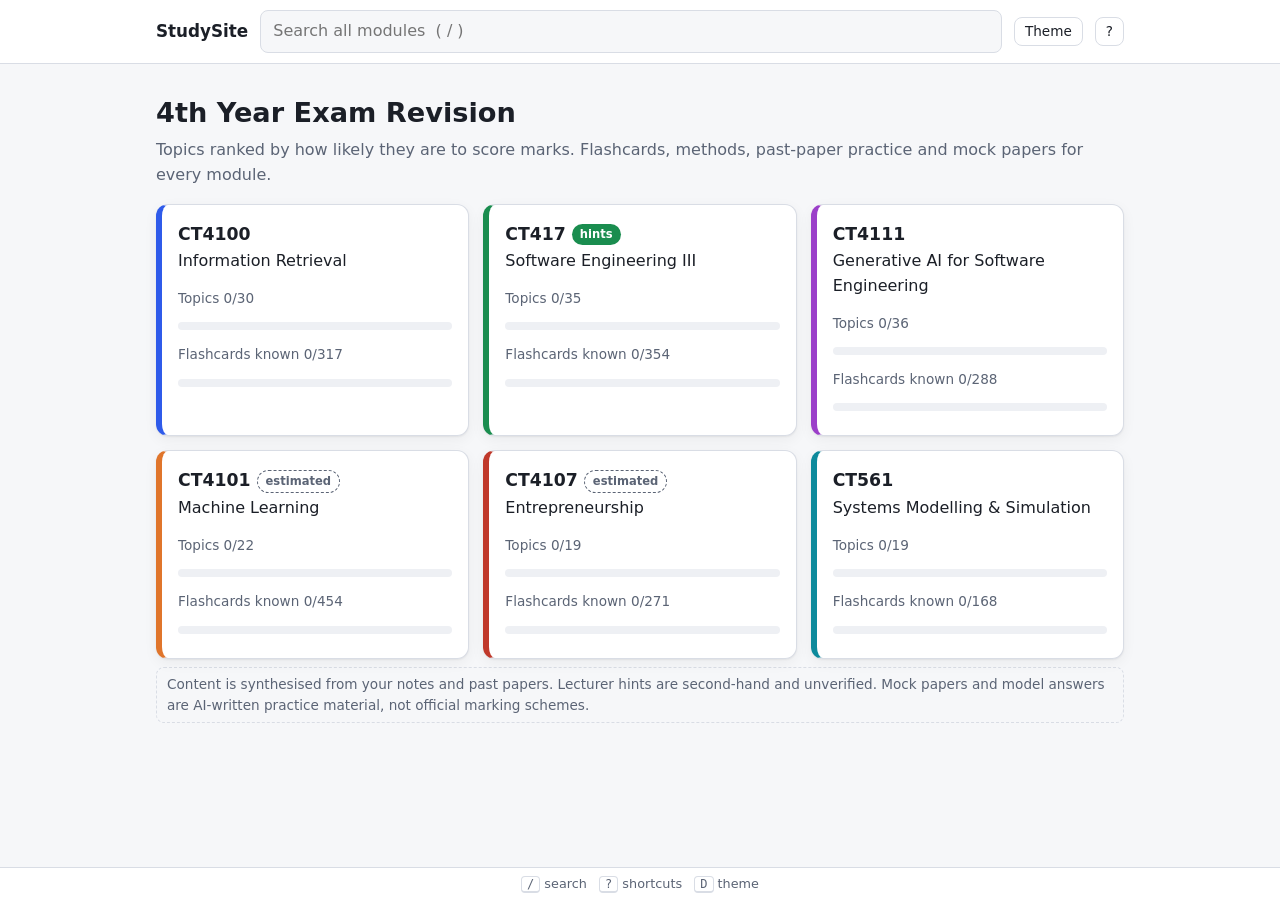
==== index.html @ 3e8547ed "Add exam revision site for six modules" ====
<!doctype html>
<html lang="en">
<head>
<meta charset="utf-8">
<meta name="viewport" content="width=device-width, initial-scale=1">
<title>Exam Revision Hub</title>
<link rel="stylesheet" href="css/style.css">
</head>
<body data-page="home">
<header class="top"><div class="wrap">
  <a class="brand" href="index.html">StudySite</a>
  <div class="search"><input id="q" type="search" placeholder="Search all modules  ( / )" autocomplete="off" aria-label="Search"><div class="results" id="results" hidden></div></div>
  <button class="sm" id="themebtn" title="Toggle theme (D)">Theme</button>
  <button class="sm" id="helpbtn" title="Keyboard shortcuts (?)">?</button>
</div></header>
<main><div class="wrap" id="app"></div></main>
<div class="hintbar"><span class="kbd">/</span> search &nbsp; <span class="kbd">?</span> shortcuts &nbsp; <span class="kbd">D</span> theme</div>
<script src="data/manifest.js"></script>
<script src="data/CT4100.js" onerror="void 0"></script>
<script src="data/CT417.js" onerror="void 0"></script>
<script src="data/CT4111.js" onerror="void 0"></script>
<script src="data/CT4101.js" onerror="void 0"></script>
<script src="data/CT4107.js" onerror="void 0"></script>
<script src="data/CT561.js" onerror="void 0"></script>
<script src="js/diagrams.js"></script>
<script src="js/app.js"></script>
</body>
</html>
---- css/style.css ----
:root {
  --bg: #f6f7f9; --panel: #ffffff; --panel2: #eef0f4; --text: #1b1f27; --muted: #5b6475;
  --border: #d9dde5; --accent: #2f5bea; --accent-text: #ffffff; --good: #1a8d4f; --warn: #b7791f; --bad: #c0392b;
  --c1: #2f5bea; --c2: #e0752b; --c3: #1a8d4f; --c4: #9b3fc9; --c5: #c0392b;
  --code-bg: #f0f2f6; --shadow: 0 1px 2px rgba(0,0,0,.06), 0 4px 14px rgba(0,0,0,.05);
  --radius: 12px;
}
@media (prefers-color-scheme: dark) {
  :root:not([data-theme="light"]) {
    --bg: #12141a; --panel: #1b1e27; --panel2: #252936; --text: #e8eaf0; --muted: #a2a9ba;
    --border: #333849; --accent: #6b8cff; --accent-text: #0d1020; --good: #4cc98a; --warn: #e0b04c; --bad: #ff7b6b;
    --c1: #6b8cff; --c2: #ff9a55; --c3: #4cc98a; --c4: #c78bf0; --c5: #ff7b6b;
    --code-bg: #232736; --shadow: none;
  }
}
:root[data-theme="dark"] {
  --bg: #12141a; --panel: #1b1e27; --panel2: #252936; --text: #e8eaf0; --muted: #a2a9ba;
  --border: #333849; --accent: #6b8cff; --accent-text: #0d1020; --good: #4cc98a; --warn: #e0b04c; --bad: #ff7b6b;
  --c1: #6b8cff; --c2: #ff9a55; --c3: #4cc98a; --c4: #c78bf0; --c5: #ff7b6b;
  --code-bg: #232736; --shadow: none;
}
* { box-sizing: border-box; }
html { -webkit-text-size-adjust: 100%; }
body { margin: 0; background: var(--bg); color: var(--text); font: 16px/1.55 system-ui, -apple-system, "Segoe UI", Roboto, sans-serif; }
a { color: var(--accent); }
.wrap { max-width: 1000px; margin: 0 auto; padding: 0 16px; }
header.top { background: var(--panel); border-bottom: 1px solid var(--border); position: sticky; top: 0; z-index: 20; }
header.top .wrap { display: flex; align-items: center; gap: 12px; padding-top: 10px; padding-bottom: 10px; flex-wrap: wrap; }
.brand { font-weight: 700; text-decoration: none; color: var(--text); font-size: 1.05rem; }
.search { flex: 1; min-width: 160px; position: relative; }
.search input { width: 100%; padding: 8px 12px; border-radius: 8px; border: 1px solid var(--border); background: var(--bg); color: var(--text); font: inherit; }
.search input:focus { outline: 2px solid var(--accent); }
.results { position: absolute; left: 0; right: 0; top: 100%; margin-top: 4px; background: var(--panel); border: 1px solid var(--border); border-radius: 10px; box-shadow: var(--shadow); max-height: 60vh; overflow: auto; z-index: 30; }
.results a { display: block; padding: 8px 12px; text-decoration: none; color: var(--text); border-bottom: 1px solid var(--border); }
.results a:last-child { border-bottom: 0; }
.results a:hover, .results a.sel { background: var(--panel2); }
.results small { color: var(--muted); display: block; }
.badge { display: inline-block; font-size: .72rem; font-weight: 700; padding: 2px 8px; border-radius: 999px; background: var(--panel2); color: var(--muted); vertical-align: middle; white-space: nowrap; }
.badge.mod { background: var(--accent); color: var(--accent-text); }
.badge.likely { background: var(--good); color: #fff; }
.badge.unlikely { background: var(--warn); color: #fff; }
.badge.p1 { background: var(--bad); color: #fff; }
.badge.est { background: transparent; border: 1px dashed var(--muted); }
button, .btn { font: inherit; cursor: pointer; border: 1px solid var(--border); background: var(--panel); color: var(--text); border-radius: 8px; padding: 7px 14px; }
button:hover { background: var(--panel2); }
button.primary { background: var(--accent); color: var(--accent-text); border-color: var(--accent); }
button.primary:hover { filter: brightness(1.08); }
button.good { background: var(--good); color: #fff; border-color: var(--good); }
button.bad { background: var(--bad); color: #fff; border-color: var(--bad); }
button.sm { padding: 3px 10px; font-size: .85rem; }
button[aria-pressed="true"] { background: var(--accent); color: var(--accent-text); border-color: var(--accent); }
main { padding: 20px 0 80px; }
h1 { font-size: 1.7rem; margin: 8px 0 4px; }
h2 { font-size: 1.3rem; margin: 24px 0 8px; }
h3 { font-size: 1.08rem; margin: 16px 0 6px; }
.lead { color: var(--muted); margin: 0 0 16px; }
.grid { display: grid; grid-template-columns: repeat(auto-fill, minmax(290px, 1fr)); gap: 14px; }
.card { background: var(--panel); border: 1px solid var(--border); border-radius: var(--radius); padding: 16px; box-shadow: var(--shadow); }
a.modcard { display: block; text-decoration: none; color: inherit; border-left: 6px solid var(--mc, var(--accent)); }
a.modcard:hover { transform: translateY(-1px); }
.modcard h3 { margin: 0 0 2px; }
.bar { height: 8px; border-radius: 99px; background: var(--panel2); overflow: hidden; margin: 4px 0 8px; }
.bar > i { display: block; height: 100%; background: var(--good); }
.stat { font-size: .85rem; color: var(--muted); }
nav.tabs { display: flex; gap: 4px; overflow-x: auto; border-bottom: 1px solid var(--border); margin: 12px 0 18px; -webkit-overflow-scrolling: touch; }
nav.tabs button { border: 0; border-bottom: 3px solid transparent; border-radius: 0; background: transparent; padding: 10px 14px; white-space: nowrap; color: var(--muted); }
nav.tabs button[aria-selected="true"] { color: var(--text); border-bottom-color: var(--accent); font-weight: 600; }
details.topic { background: var(--panel); border: 1px solid var(--border); border-radius: var(--radius); margin: 10px 0; box-shadow: var(--shadow); }
details.topic > summary { cursor: pointer; padding: 12px 14px; display: flex; gap: 10px; align-items: center; flex-wrap: wrap; list-style: none; }
details.topic > summary::-webkit-details-marker { display: none; }
details.topic > summary::before { content: "\25B8"; color: var(--muted); transition: transform .15s; }
details.topic[open] > summary::before { transform: rotate(90deg); }
details.topic.focus { outline: 2px solid var(--accent); }
details.topic.done > summary .ttl { text-decoration: line-through; color: var(--muted); }
.ttl { font-weight: 600; flex: 1; min-width: 140px; }
.tbody { padding: 0 16px 16px; border-top: 1px solid var(--border); }
.tbody ul { padding-left: 20px; margin: 6px 0; }
.tbody li { margin: 3px 0; }
.callout { border-left: 4px solid var(--accent); background: var(--panel2); padding: 8px 12px; border-radius: 6px; margin: 10px 0; }
.callout.warn { border-left-color: var(--warn); }
.callout.hook { border-left-color: var(--c4); }
.formula { font-family: ui-monospace, Consolas, monospace; background: var(--code-bg); padding: 8px 12px; border-radius: 8px; margin: 8px 0; overflow-x: auto; white-space: pre; }
pre, code { font-family: ui-monospace, Consolas, "Cascadia Mono", monospace; }
code { background: var(--code-bg); padding: 1px 5px; border-radius: 4px; font-size: .9em; }
pre { background: var(--code-bg); padding: 10px 12px; border-radius: 8px; overflow-x: auto; margin: 8px 0; font-size: .88rem; line-height: 1.45; }
pre code { background: none; padding: 0; }
table.t { border-collapse: collapse; width: 100%; margin: 8px 0; font-size: .92rem; display: block; overflow-x: auto; }
table.t th, table.t td { border: 1px solid var(--border); padding: 6px 10px; text-align: left; vertical-align: top; }
table.t th { background: var(--panel2); }
figure.diagram { margin: 12px 0; text-align: center; overflow-x: auto; }
figure.diagram svg { max-width: 100%; height: auto; }
figure.diagram figcaption { color: var(--muted); font-size: .85rem; }
.flow { display: flex; flex-wrap: wrap; gap: 8px; align-items: stretch; justify-content: center; }
.flow .step { background: var(--panel2); border: 1px solid var(--border); border-radius: 10px; padding: 8px 12px; min-width: 110px; text-align: center; }
.flow .step b { display: block; }
.flow .step small { color: var(--muted); }
.flow .arr { align-self: center; color: var(--muted); font-size: 1.2rem; }
.svgtext { fill: var(--text); font: 12px system-ui, sans-serif; }
.svgmuted { fill: var(--muted); font: 11px system-ui, sans-serif; }
.axis { stroke: var(--muted); stroke-width: 1; }
.gridline { stroke: var(--border); stroke-width: 1; }
.halo { stroke: var(--panel); stroke-width: 4px; paint-order: stroke; stroke-linejoin: round; }
.node { fill: var(--panel2); stroke: var(--accent); stroke-width: 1.5; }
.edge { stroke: var(--muted); stroke-width: 1.5; fill: none; }
/* flashcards */
.deckbar { display: flex; gap: 8px; flex-wrap: wrap; align-items: center; margin-bottom: 12px; }
.deckbar select { font: inherit; padding: 6px 8px; border-radius: 8px; border: 1px solid var(--border); background: var(--panel); color: var(--text); max-width: 100%; }
.fc { perspective: 1000px; max-width: 640px; margin: 10px auto; }
.fc-inner { position: relative; min-height: 260px; transform-style: preserve-3d; transition: transform .35s; cursor: pointer; }
.fc.flipped .fc-inner { transform: rotateY(180deg); }
.fc-face { position: absolute; inset: 0; backface-visibility: hidden; -webkit-backface-visibility: hidden; background: var(--panel); border: 1px solid var(--border); border-radius: 16px; padding: 22px; display: flex; flex-direction: column; justify-content: center; align-items: center; text-align: center; box-shadow: var(--shadow); overflow: auto; font-size: 1.15rem; }
.fc-face.back { transform: rotateY(180deg); border-color: var(--accent); }
.fc-face small { color: var(--muted); display: block; margin-top: 12px; font-size: .85rem; }
.fc-face .tag { position: absolute; top: 10px; left: 14px; font-size: .75rem; color: var(--muted); }
.fc.known .fc-face { border-color: var(--good); }
.fc.learn .fc-face { border-color: var(--warn); }
.actions { display: flex; justify-content: center; gap: 8px; flex-wrap: wrap; margin: 12px 0; }
.kbd { font: .75rem ui-monospace, monospace; border: 1px solid var(--border); border-bottom-width: 2px; border-radius: 4px; padding: 0 5px; background: var(--panel); color: var(--muted); }
.hintbar { position: fixed; bottom: 0; left: 0; right: 0; background: var(--panel); border-top: 1px solid var(--border); padding: 6px 12px; font-size: .8rem; color: var(--muted); text-align: center; z-index: 10; }
.overlay { position: fixed; inset: 0; background: rgba(0,0,0,.5); z-index: 50; display: flex; align-items: center; justify-content: center; padding: 16px; }
.overlay .card { max-width: 560px; width: 100%; max-height: 85vh; overflow: auto; }
.overlay table { width: 100%; border-collapse: collapse; }
.overlay td { padding: 3px 6px; border-bottom: 1px solid var(--border); }
/* mocks */
.paper { background: var(--panel); border: 1px solid var(--border); border-radius: var(--radius); padding: 18px; }
.qtabs { display: flex; gap: 6px; flex-wrap: wrap; margin: 10px 0; }
.part { border-top: 1px solid var(--border); padding: 10px 0; }
.part.focus { background: var(--panel2); border-radius: 8px; padding: 10px; }
.answer { margin-top: 8px; border-left: 4px solid var(--good); padding: 6px 12px; background: var(--panel2); border-radius: 6px; }
.timer { font: 1.3rem ui-monospace, monospace; }
.scenario { background: var(--panel2); padding: 10px 14px; border-radius: 8px; margin: 8px 0; }
.method { margin: 10px 0; }
.method ol { padding-left: 22px; }
.eg { background: var(--panel2); padding: 8px 12px; border-radius: 8px; margin: 8px 0; }
.disclaimer { font-size: .85rem; color: var(--muted); border: 1px dashed var(--border); border-radius: 8px; padding: 6px 10px; margin: 8px 0; }
.toolbar { display: flex; gap: 8px; flex-wrap: wrap; margin: 8px 0; }
@media (max-width: 600px) { h1 { font-size: 1.4rem; } .hintbar { display: none; } .fc-inner { min-height: 300px; } }
@media print {
  header.top, nav.tabs, .hintbar, .toolbar, .actions, .qtabs, button { display: none !important; }
  body { background: #fff; color: #000; }
  details.topic { box-shadow: none; break-inside: avoid; }
  details.topic > .tbody { display: block !important; }
  .qpane { display: block !important; }
  .answer { display: none; }
}
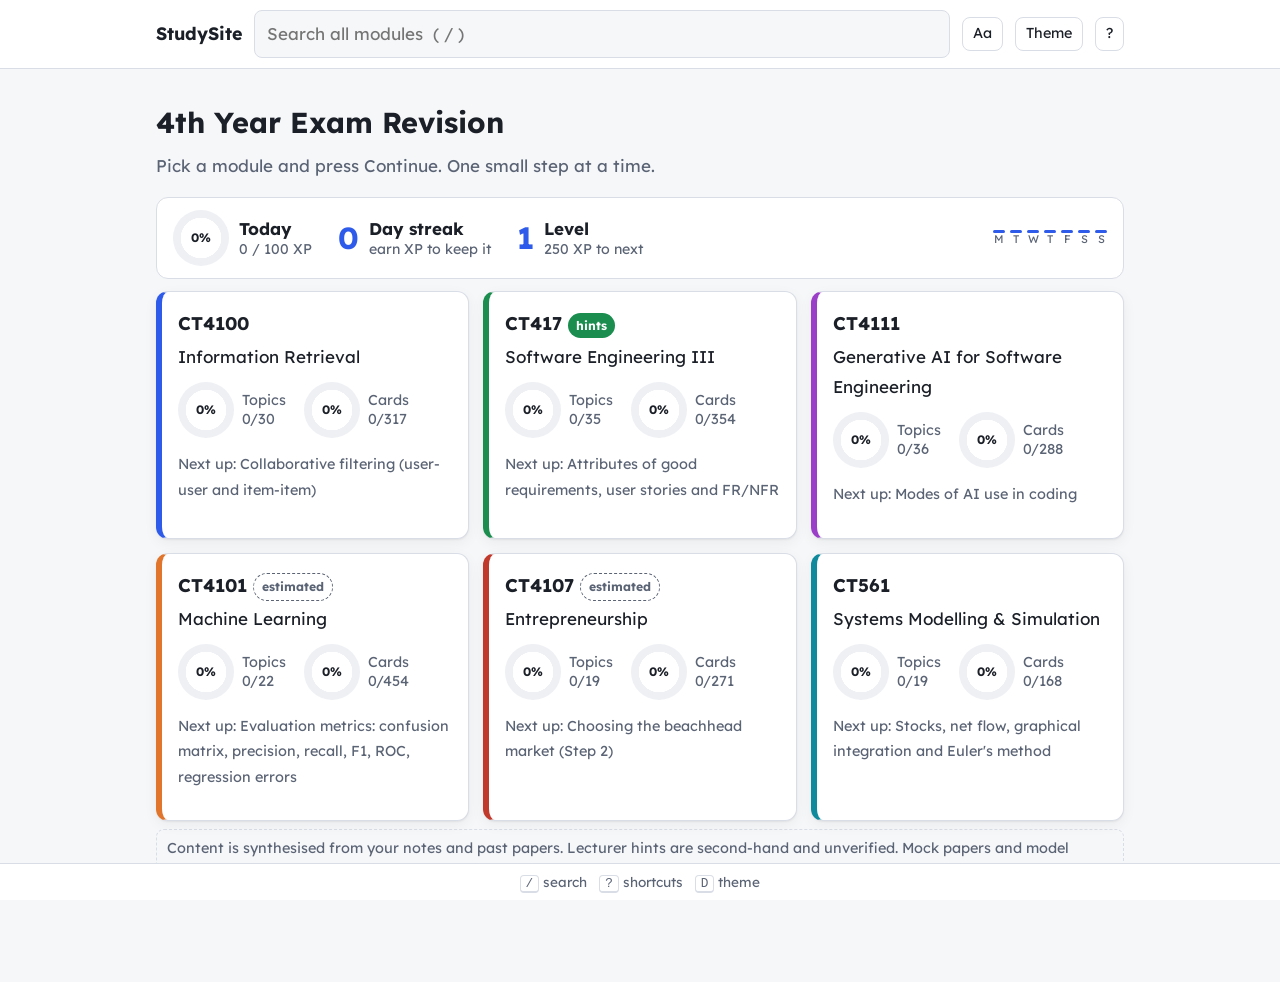
==== commit 8207eb7f: "Add bite-size lessons, checkpoints, progress tracking, reading settings and topic graphics" ====
--- a/index.html
+++ b/index.html
@@ -4,12 +4,16 @@
 <meta charset="utf-8">
 <meta name="viewport" content="width=device-width, initial-scale=1">
 <title>Exam Revision Hub</title>
+<link rel="preconnect" href="https://fonts.googleapis.com">
+<link rel="stylesheet" href="https://fonts.googleapis.com/css2?family=Atkinson+Hyperlegible:wght@400;700&family=Lexend:wght@400;600;700&display=swap">
 <link rel="stylesheet" href="css/style.css">
+<link rel="stylesheet" href="css/study.css">
 </head>
 <body data-page="home">
 <header class="top"><div class="wrap">
   <a class="brand" href="index.html">StudySite</a>
   <div class="search"><input id="q" type="search" placeholder="Search all modules  ( / )" autocomplete="off" aria-label="Search"><div class="results" id="results" hidden></div></div>
+  <button class="sm" id="prefbtn" title="Reading settings">Aa</button>
   <button class="sm" id="themebtn" title="Toggle theme (D)">Theme</button>
   <button class="sm" id="helpbtn" title="Keyboard shortcuts (?)">?</button>
 </div></header>
@@ -23,6 +27,7 @@
 <script src="data/CT4107.js" onerror="void 0"></script>
 <script src="data/CT561.js" onerror="void 0"></script>
 <script src="js/diagrams.js"></script>
+<script src="js/study.js"></script>
 <script src="js/app.js"></script>
 </body>
 </html>
--- a/css/study.css
+++ b/css/study.css
@@ -0,0 +1,114 @@
+/* Focus-friendly layer: reading preferences, progress, lessons, rewards. Loaded after style.css. */
+
+/* ---------- reading preferences ---------- */
+:root { --font: "Lexend", system-ui, "Segoe UI", sans-serif; --fs: 17px; --lh: 1.75; --gap: .55em; }
+:root[data-font="atkinson"] { --font: "Atkinson Hyperlegible", system-ui, sans-serif; }
+:root[data-font="system"] { --font: system-ui, -apple-system, "Segoe UI", Roboto, sans-serif; }
+:root[data-size="s"] { --fs: 15.5px; }
+:root[data-size="l"] { --fs: 20px; }
+:root[data-space="normal"] { --lh: 1.55; --gap: .25em; }
+:root[data-space="wide"] { --lh: 2; --gap: .9em; }
+html { font-size: var(--fs); }
+body { font-family: var(--font); font-size: 1rem; line-height: var(--lh); }
+button, .btn, input, select { font-family: var(--font); }
+.screen li, .tbody li, .fbody li, .card li { margin: var(--gap) 0; max-width: 68ch; }
+.screen p, .tbody p, .fbody p { max-width: 68ch; }
+.screen ul > li::marker, .fbody ul > li::marker { color: var(--accent); }
+.btn { display: inline-block; text-decoration: none; line-height: 1.4; }
+.center { text-align: center; }
+
+/* ---------- progress header ---------- */
+.hud { display: flex; flex-wrap: wrap; gap: 14px 26px; align-items: center; background: var(--panel); border: 1px solid var(--border); border-radius: var(--radius); padding: 12px 16px; margin: 12px 0; }
+.hud-item { display: flex; gap: 10px; align-items: center; line-height: 1.3; }
+.hud-item small { display: block; color: var(--muted); }
+.hud .big { font-size: 1.8rem; font-weight: 700; color: var(--accent); }
+.week { display: flex; gap: 5px; align-items: flex-end; margin-left: auto; }
+.week span { display: flex; flex-direction: column; align-items: center; line-height: 1.2; }
+.week i { width: 12px; background: var(--accent); border-radius: 3px; }
+.week i.hit { background: var(--good); }
+.week small { font-size: .65rem; color: var(--muted); }
+.ring { --p: 0; display: inline-grid; place-items: center; flex: none; width: var(--s); height: var(--s); border-radius: 50%; background: radial-gradient(closest-side, var(--panel) 72%, transparent 73%), conic-gradient(var(--good) calc(var(--p) * 1%), var(--panel2) 0); }
+.ring b { font-size: .72rem; }
+.rings { display: flex; gap: 8px; align-items: center; margin: 10px 0 4px; line-height: 1.3; }
+.rings .stat { margin-right: 10px; }
+
+/* ---------- topic path ---------- */
+.continue { display: flex; justify-content: space-between; gap: 12px; align-items: center; flex-wrap: wrap; text-decoration: none; background: var(--accent); color: var(--accent-text); border-radius: 16px; padding: 18px 22px; margin: 8px 0; }
+.continue small { display: block; opacity: .85; }
+.continue b { display: block; font-size: 1.25rem; line-height: 1.4; }
+.continue .go { background: var(--panel); color: var(--text); border-radius: 99px; padding: 10px 22px; font-weight: 700; }
+details.stage { margin: 14px 0; }
+details.stage > summary { display: flex; align-items: center; gap: 12px; cursor: pointer; list-style: none; padding: 6px 0; }
+details.stage > summary::-webkit-details-marker { display: none; }
+.stage .num { display: grid; place-items: center; width: 34px; height: 34px; border-radius: 50%; border: 3px solid var(--accent); font-weight: 700; flex: none; }
+.stage.complete .num { background: var(--good); border-color: var(--good); color: #fff; }
+.dots { display: flex; gap: 5px; margin-left: auto; }
+.dots i { width: 11px; height: 11px; border-radius: 50%; background: var(--panel2); border: 1px solid var(--border); }
+.dots i.on { background: var(--good); border-color: var(--good); }
+.sbody { border-left: 3px solid var(--border); margin-left: 15px; padding-left: 14px; }
+a.learn { font-size: .85rem; font-weight: 700; background: var(--accent); color: var(--accent-text); border: 1px solid var(--accent); border-radius: 8px; padding: 5px 12px; white-space: nowrap; }
+a.learn small { font-weight: 400; opacity: .85; }
+
+/* ---------- folds ---------- */
+details.fold { background: var(--panel); border: 1px solid var(--border); border-radius: 10px; margin: 10px 0; }
+details.fold > summary { cursor: pointer; padding: 10px 14px; font-weight: 600; }
+details.fold[open] > summary { border-bottom: 1px solid var(--border); }
+.fbody { padding: 8px 14px 12px; }
+.method { margin: 10px 0; }
+ol.steps { list-style: none; padding: 0; counter-reset: s; }
+ol.steps li { counter-increment: s; position: relative; padding: 8px 12px 8px 46px; background: var(--panel2); border-radius: 10px; }
+ol.steps li::before { content: counter(s); position: absolute; left: 10px; top: 9px; width: 26px; height: 26px; border-radius: 50%; background: var(--accent); color: var(--accent-text); display: grid; place-items: center; font-size: .8rem; font-weight: 700; }
+
+/* ---------- lesson ---------- */
+body.in-lesson #app > h1, body.in-lesson #app > nav.tabs, body.in-lesson #app > .disclaimer, body.in-lesson .hintbar { display: none; }
+.lesson { max-width: 720px; margin: 0 auto; }
+.lesson-top { display: flex; align-items: center; gap: 10px; justify-content: space-between; }
+.lesson-title { font-weight: 600; text-align: center; flex: 1; line-height: 1.35; }
+.segs { display: flex; gap: 3px; margin: 12px 0 0; }
+.segs i { flex: 1; height: 9px; border-radius: 99px; background: var(--panel2); }
+.segs i.cp { background: color-mix(in srgb, var(--c4) 30%, var(--panel2)); }
+.segs i.past { background: var(--good); }
+.segs i.now { background: var(--accent); }
+.screen { background: var(--panel); border: 1px solid var(--border); border-radius: 18px; padding: 20px 24px; min-height: 300px; animation: rise .25s ease-out; }
+.screen h2 { margin-top: 0; line-height: 1.35; }
+.screen.check { border: 2px solid var(--c4); }
+.screen.recap { border: 2px solid var(--good); }
+@keyframes rise { from { opacity: 0; transform: translateY(8px); } }
+.gist { font-size: 1.12rem; border-left: 5px solid var(--accent); padding-left: 14px; }
+.lesson-nav { display: flex; justify-content: space-between; gap: 10px; margin: 14px 0; position: sticky; bottom: 0; background: var(--bg); padding: 10px 0; z-index: 5; }
+.lesson-nav button:disabled { opacity: .4; }
+button.big { padding: 12px 28px; font-weight: 700; flex: 0 1 320px; }
+.quiz { border-top: 1px solid var(--border); padding: 12px 0; }
+.quiz .q { font-size: 1.1rem; font-weight: 600; margin-top: 0; }
+.score { display: flex; gap: 16px; align-items: center; }
+ul.ticks { list-style: none; padding-left: 0; }
+ul.ticks li::before { content: "\2705  "; }
+.round { display: flex; gap: 4px; justify-content: center; align-items: center; margin: 6px 0; }
+.round i { width: 18px; height: 8px; border-radius: 99px; background: var(--panel2); }
+.round i.on { background: var(--good); }
+.round .stat { margin-left: 6px; }
+
+/* ---------- big-picture graphics ---------- */
+.bigpic { border: 1px dashed var(--border); border-radius: 14px; padding: 8px 12px; margin: 14px 0; }
+.bigpic > .tag { font-size: .75rem; color: var(--muted); text-transform: uppercase; letter-spacing: .08em; }
+.groups { display: grid; grid-template-columns: repeat(auto-fit, minmax(160px, 1fr)); gap: 10px; text-align: left; }
+.group { border: 1px solid var(--border); border-top: 6px solid var(--gc); border-radius: 10px; padding: 8px 12px; background: color-mix(in srgb, var(--gc) 8%, var(--panel)); line-height: 1.45; }
+.group b { display: block; }
+.group ul { margin: 4px 0 0; padding-left: 18px; }
+.group li, .screen .group li, .tbody .group li { margin: 3px 0; font-size: .92rem; }
+.gtitle { font-weight: 700; margin-bottom: 6px; }
+
+/* ---------- rewards ---------- */
+#toast { position: fixed; left: 50%; top: 70px; transform: translate(-50%, -20px); opacity: 0; pointer-events: none; background: var(--text); color: var(--bg); padding: 8px 20px; border-radius: 99px; font-weight: 700; z-index: 60; transition: .25s; white-space: nowrap; }
+#toast.show { opacity: 1; transform: translate(-50%, 0); }
+.confetti { position: fixed; inset: 0; pointer-events: none; z-index: 55; overflow: hidden; }
+.confetti i { position: absolute; top: -12px; width: 9px; height: 14px; border-radius: 2px; animation: fall linear forwards; }
+@keyframes fall { to { transform: translateY(105vh) rotate(540deg); } }
+@media (prefers-reduced-motion: reduce) { .screen { animation: none; } #toast, .fc-inner { transition: none; } }
+@media (max-width: 600px) { body.in-lesson header.top { display: none; } .lesson-nav button { white-space: nowrap; } .screen { padding: 16px; } .week { margin-left: 0; } .lesson-title { font-size: .85rem; } }
+@media print { .hud, .continue, a.learn, #toast { display: none !important; } }
+/* titles get their own line; long code and words wrap instead of widening the page */
+details.topic > summary .ttl { flex: 1 0 calc(100% - 70px); }
+.screen, .tbody, .fbody, .quiz { overflow-wrap: anywhere; min-width: 0; }
+table.t { overflow-wrap: normal; }
+.lesson pre { max-width: 100%; }
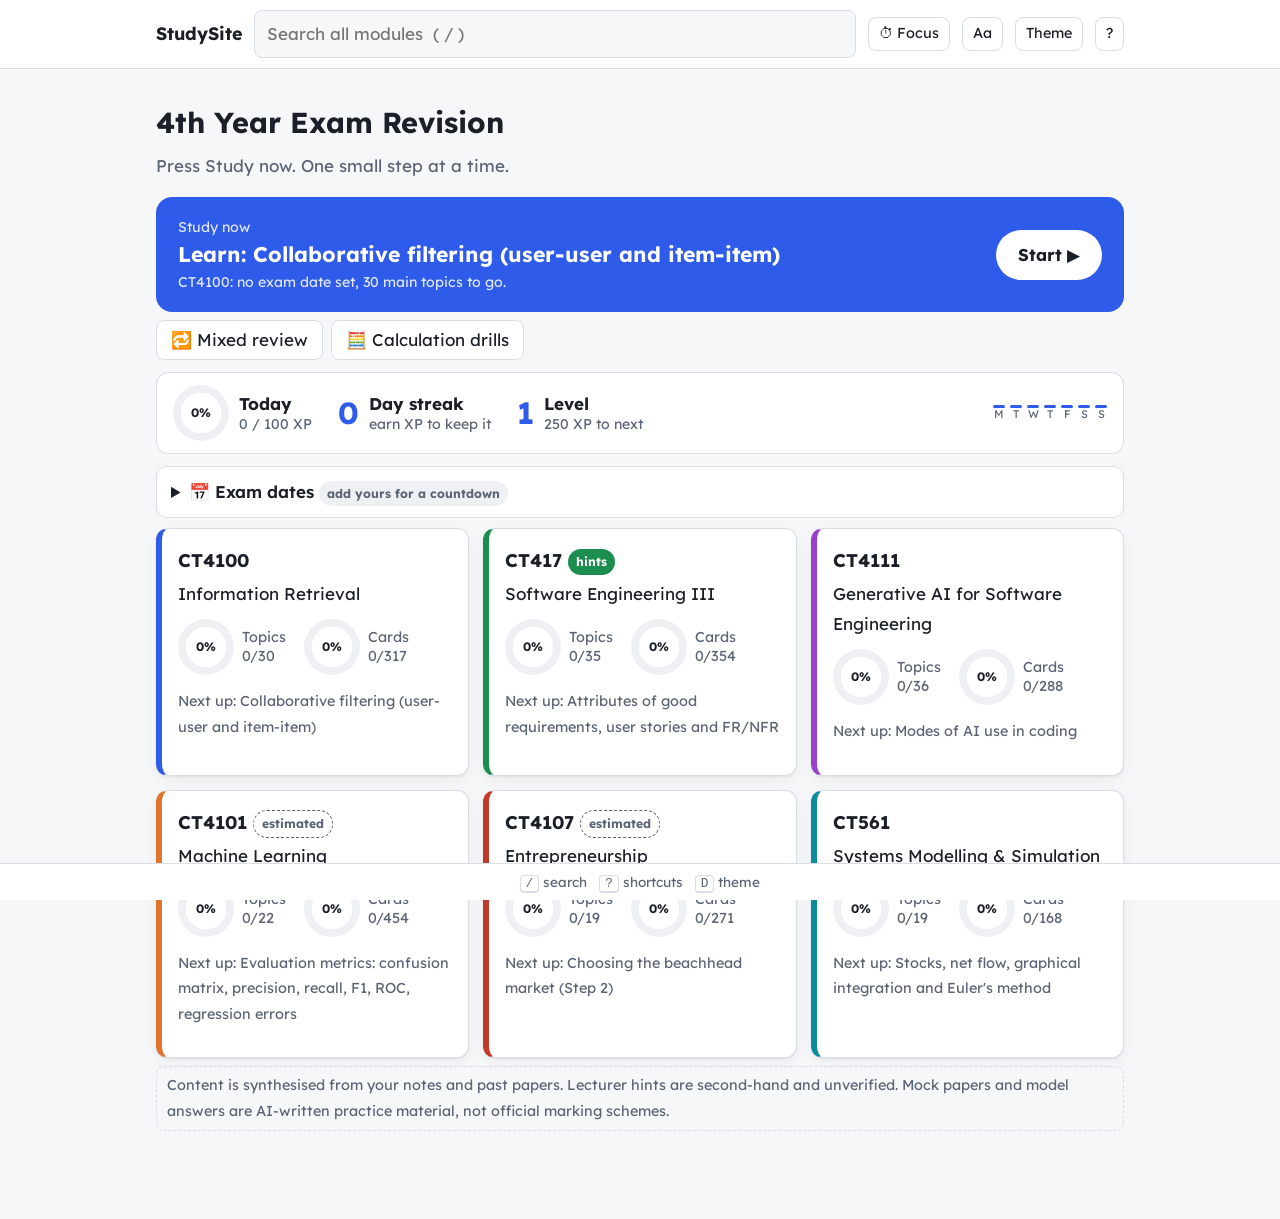
==== commit bbc38f3e: "Add Study now with exam countdown, spaced review, focus timer and calculation drills" ====
--- a/index.html
+++ b/index.html
@@ -13,6 +13,7 @@
 <header class="top"><div class="wrap">
   <a class="brand" href="index.html">StudySite</a>
   <div class="search"><input id="q" type="search" placeholder="Search all modules  ( / )" autocomplete="off" aria-label="Search"><div class="results" id="results" hidden></div></div>
+  <button class="sm" id="timerbtn" title="Focus timer (F)">⏱ Focus</button>
   <button class="sm" id="prefbtn" title="Reading settings">Aa</button>
   <button class="sm" id="themebtn" title="Toggle theme (D)">Theme</button>
   <button class="sm" id="helpbtn" title="Keyboard shortcuts (?)">?</button>
@@ -26,7 +27,12 @@
 <script src="data/CT4101.js" onerror="void 0"></script>
 <script src="data/CT4107.js" onerror="void 0"></script>
 <script src="data/CT561.js" onerror="void 0"></script>
+<script src="js/maths.js"></script>
 <script src="js/diagrams.js"></script>
+<script src="js/review.js"></script>
+<script src="js/planner.js"></script>
+<script src="js/timer.js"></script>
+<script src="js/drills.js"></script>
 <script src="js/study.js"></script>
 <script src="js/app.js"></script>
 </body>
--- a/css/style.css
+++ b/css/style.css
@@ -79,7 +79,14 @@
 .callout { border-left: 4px solid var(--accent); background: var(--panel2); padding: 8px 12px; border-radius: 6px; margin: 10px 0; }
 .callout.warn { border-left-color: var(--warn); }
 .callout.hook { border-left-color: var(--c4); }
-.formula { font-family: ui-monospace, Consolas, monospace; background: var(--code-bg); padding: 8px 12px; border-radius: 8px; margin: 8px 0; overflow-x: auto; white-space: pre; }
+.formula { background: var(--code-bg); padding: 10px 14px; border-radius: 8px; margin: 8px 0; }
+.formula small { display: block; margin-bottom: 4px; }
+.ftext { font-family: ui-monospace, Consolas, monospace; white-space: pre-wrap; }
+.fline { overflow-x: auto; overflow-y: hidden; padding: 6px 0; font-size: 1.2em; }
+.fline math { margin: 0; }
+.fwhere { margin: 6px 0 0; font-size: .92em; }
+math { font-family: 'Cambria Math', 'STIX Two Math', 'Latin Modern Math', math; }
+:not(.fline) > math { font-size: 1.08em; }
 pre, code { font-family: ui-monospace, Consolas, "Cascadia Mono", monospace; }
 code { background: var(--code-bg); padding: 1px 5px; border-radius: 4px; font-size: .9em; }
 pre { background: var(--code-bg); padding: 10px 12px; border-radius: 8px; overflow-x: auto; margin: 8px 0; font-size: .88rem; line-height: 1.45; }
@@ -143,3 +150,12 @@
   .qpane { display: block !important; }
   .answer { display: none; }
 }
+
+.im { display: inline-block; max-width: 100%; overflow-x: auto; overflow-y: hidden; vertical-align: middle; padding: 2px 0; }
+
+/* long exam-frequency notes wrap instead of widening the page */
+.badge { white-space: normal; max-width: 100%; overflow-wrap: anywhere; }
+
+/* the key hints inside Back / Next: readable on coloured buttons, hidden on touch screens */
+button.primary .kbd { color: inherit; border-color: currentColor; background: transparent; }
+@media (hover: none) { button .kbd { display: none; } }
--- a/css/study.css
+++ b/css/study.css
@@ -112,3 +112,28 @@
 .screen, .tbody, .fbody, .quiz { overflow-wrap: anywhere; min-width: 0; }
 table.t { overflow-wrap: normal; }
 .lesson pre { max-width: 100%; }
+
+/* ---------- study now, exam dates, review, drills, focus timer ---------- */
+.continue.now { margin-bottom: 8px; }
+.dates { display: grid; gap: 8px; }
+.dates label { display: flex; flex-wrap: wrap; justify-content: space-between; align-items: center; gap: 6px; }
+.dates input, .drill input { font: inherit; color: inherit; background: var(--code-bg); border: 1px solid var(--border); border-radius: 8px; padding: 6px 10px; }
+.countdown { margin: 8px 0 0; font-size: .92em; }
+.countdown.soon b { color: var(--bad); }
+.drill label { display: grid; grid-template-columns: minmax(90px, 1fr) minmax(0, 140px) minmax(70px, auto); align-items: center; gap: 8px; margin: 10px 0; }
+.drill input { width: 100%; min-width: 0; }
+.drill em { font-style: normal; font-weight: 700; }
+.drill em.ok { color: var(--good); }
+.drill em.no { color: var(--bad); }
+#ftimer { position: fixed; right: 12px; bottom: 76px; z-index: 40; display: flex; flex-direction: column; align-items: center; gap: 6px; padding: 10px 14px; background: var(--panel); border: 2px solid var(--border); border-radius: 14px; box-shadow: 0 6px 24px #0004; max-width: calc(100vw - 24px); }
+#ftimer[hidden] { display: none; }
+#ftimer .row { display: flex; gap: 6px; flex-wrap: wrap; justify-content: center; }
+#ftimer .time { font-size: 1.6em; font-variant-numeric: tabular-nums; line-height: 1; }
+#ftimer.over { border-color: var(--warn); }
+body.timing:not(.in-lesson) { padding-bottom: 170px; }
+/* in a lesson the timer is a slim bar on top, so it never sits over the Back and Next buttons */
+body.in-lesson #ftimer { top: 0; left: 0; right: 0; bottom: auto; max-width: none; flex-direction: row; flex-wrap: wrap; justify-content: center; padding: 6px 10px; border-width: 0 0 2px; border-radius: 0; }
+body.in-lesson #ftimer .time { font-size: 1.2em; }
+body.in-lesson.timing { padding-top: 56px; }
+body.in-lesson.timing:has(#ftimer.over, #ftimer.idle) { padding-top: 108px; }
+html:has(body.in-lesson.timing) { scroll-padding-top: 60px; }
